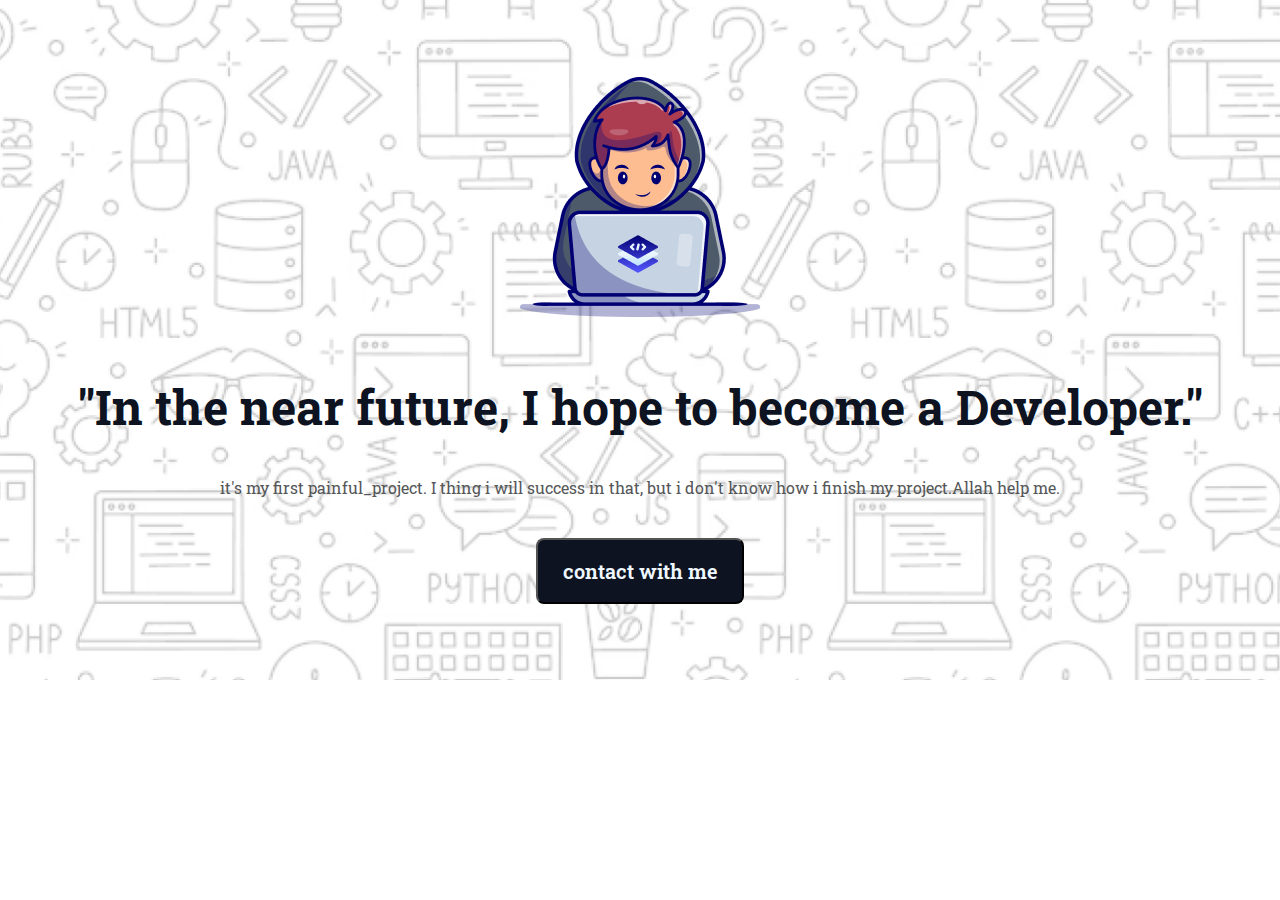
==== index.html @ f43bf8a7 "my 1st commit" ====
<!DOCTYPE html>
<html lang="en">
<head>
  <meta charset="UTF-8">
  <meta name="viewport" content="width=device-width, initial-scale=1.0">
  <title>prog_hero_assignment-_1</title>
  <link rel="stylesheet" href="style/style.css">
</head>
<body>

  <header>
    <section id="ban_hero">
      <div class="ban_content">
        <img class="hacker" src="image/Group.png" alt="">
        <h3 class="title">"In the near future, I hope to become a Developer."</h3>
        <p class="ban_pra">it's my first painful_project. I thing i will success in that, but i don't know how i finish my project.Allah help me.</p>
        <button class="Surprise_btn"><a href="">contact with me</a></button>
      </div>
    </section>
  </header>

  <main>

  </main>

  <footer>

  </footer>
  
</body>
</html>
---- style/style.css ----
@import url('https://fonts.googleapis.com/css2?family=Roboto+Slab:wght@100..900&display=swap');

* {
  margin: 0;
  padding: 0;
  box-sizing: border-box;
  font-family: "Roboto Slab", serif;
}

/* ---banner--- */

#ban_hero {
  height: 680px;
  background-image: url(../image/Hero-bg.png);
  background-size: cover;
  background-position: center;
  display: flex;
  justify-content: center;
  align-items: center;
}
 

.ban_content {
  width: auto;
  display: flex;
  flex-direction: column;
  align-items: center;
  gap: 40px;
}

.hacker {
  padding-bottom: 20px;
}

.title {
  font-size: 48px;
  font-weight: bolder;
  line-height: 60px;
  letter-spacing: 0%;
  text-align: center;
  color: #0d1321;
}

.ban_pra {
  Font-weight: 400;
  Font-size: 16px;
  color: #555759;
}

.Surprise_btn a {
  text-decoration: none;
  color: aliceblue;
  font-size: 20px;
  font-weight: 600;
}

.Surprise_btn {
  padding: 18px 25px;
  border-radius: 8px;
  background: rgb(13, 19, 33);
}
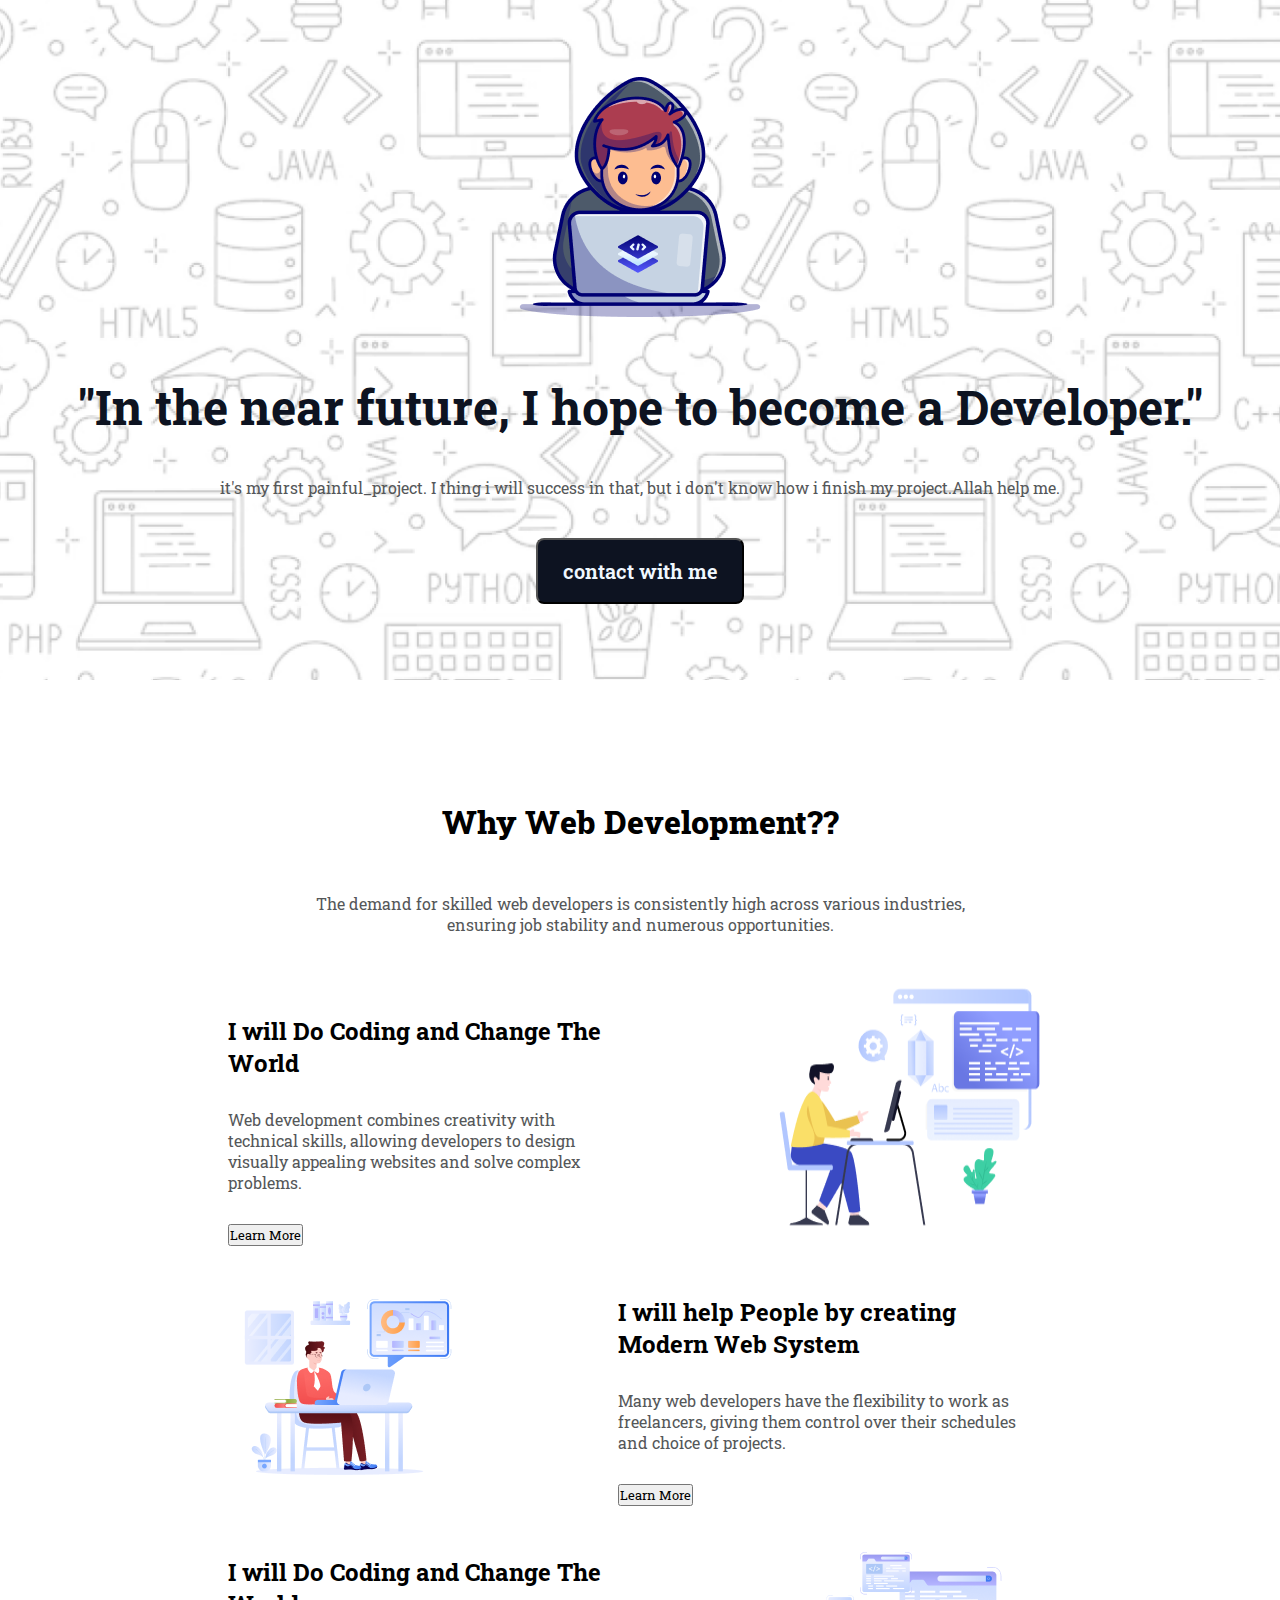
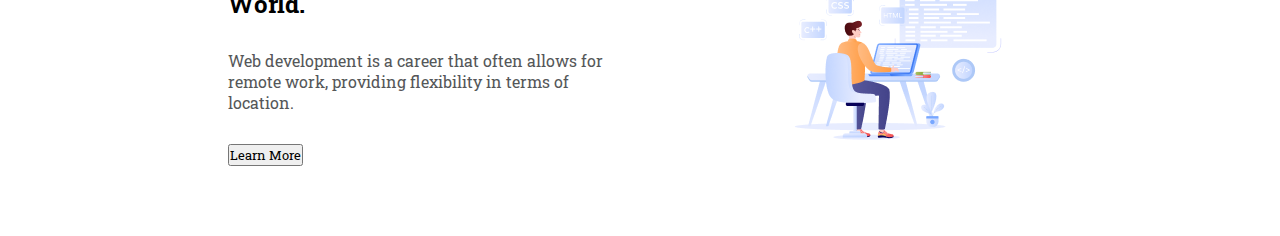
==== commit 2b201f13: "2nd commit (section_why_updt)" ====
--- a/index.html
+++ b/index.html
@@ -21,6 +21,45 @@
 
   <main>
 
+  <!-- Why Web Development?? section -->
+
+    <section id="why">
+
+      <h3 class="why_h3">Why Web Development??</h3>
+      <p class="why_p"> The demand for skilled web developers is consistently high across various industries, ensuring job stability and numerous opportunities.</p>
+
+      <div class="why_containor">
+
+        <div class="why_conta_la">
+          <div class="read">
+            <h4 class="read_h4">I will Do Coding and Change The World</h4>
+            <p class="read_p"> Web development combines creativity with technical skills, allowing developers to design visually appealing websites and solve complex problems.</p>
+            <button class="btn">Learn More</button>
+          </div>
+          <img src="image/Layer_1.png" alt="">
+        </div>
+
+        <div class="why_conta_la">
+          <img src="image/Group 3.png" alt="">
+          <div class="read">
+            <h4 class="read_h4">I will help People by creating Modern Web System</h4>
+            <p class="read_p">Many web developers have the flexibility to work as freelancers, giving them control over their schedules and choice of projects.</p>
+            <button class="btn">Learn More</button>
+          </div>
+        </div>
+
+        <div class="why_conta_la">
+          <div class="read">
+            <h4 class="read_h4">I will Do Coding and Change The World.</h4>
+            <p class="read_p">Web development is a career that often allows for remote work, providing flexibility in terms of location.</p>
+            <button class="btn">Learn More</button>
+          </div>
+          <img src="image/Group 4.png" alt="">
+        </div>
+
+      </div>
+    </section>
+
   </main>
 
   <footer>
--- a/style/style.css
+++ b/style/style.css
@@ -6,6 +6,12 @@
   box-sizing: border-box;
   font-family: "Roboto Slab", serif;
 }
+
+/* ---share style */
+
+
+
+
 
 /* ---banner--- */
 
@@ -58,4 +64,58 @@
   padding: 18px 25px;
   border-radius: 8px;
   background: rgb(13, 19, 33);
-}+}
+
+/* ---main start--- */
+
+#why {
+  display: flex;
+  flex-flow: column;
+  align-items: center;
+  justify-content: center;
+  gap: 50px;
+  margin-top: 120px;
+  margin-bottom: 70px;
+}
+
+#why .why_h3 {
+  font-size: 32px;
+  font-weight: 800;
+  text-align: center;
+}
+
+#why .why_p {
+  width: 700px;
+  font-size: 16px;
+  font-weight: 400;
+  text-align: center;
+  color: #555759;
+}
+
+#why .why_containor {
+  display: flex;
+  flex-flow: column;
+  gap: 20px;
+}
+
+.why_containor .why_conta_la {
+  display: flex;
+  gap: 150px;
+}
+
+.read {
+  width: 400px;
+}
+
+.read .read_h4 {
+  font-size: 24px;
+  font-weight: 700;
+  margin: 30px 0;
+}
+
+.read .read_p {
+  font-size: 16px;
+  font-weight: 400;
+  color: #555759;
+  margin-bottom: 30px;
+}
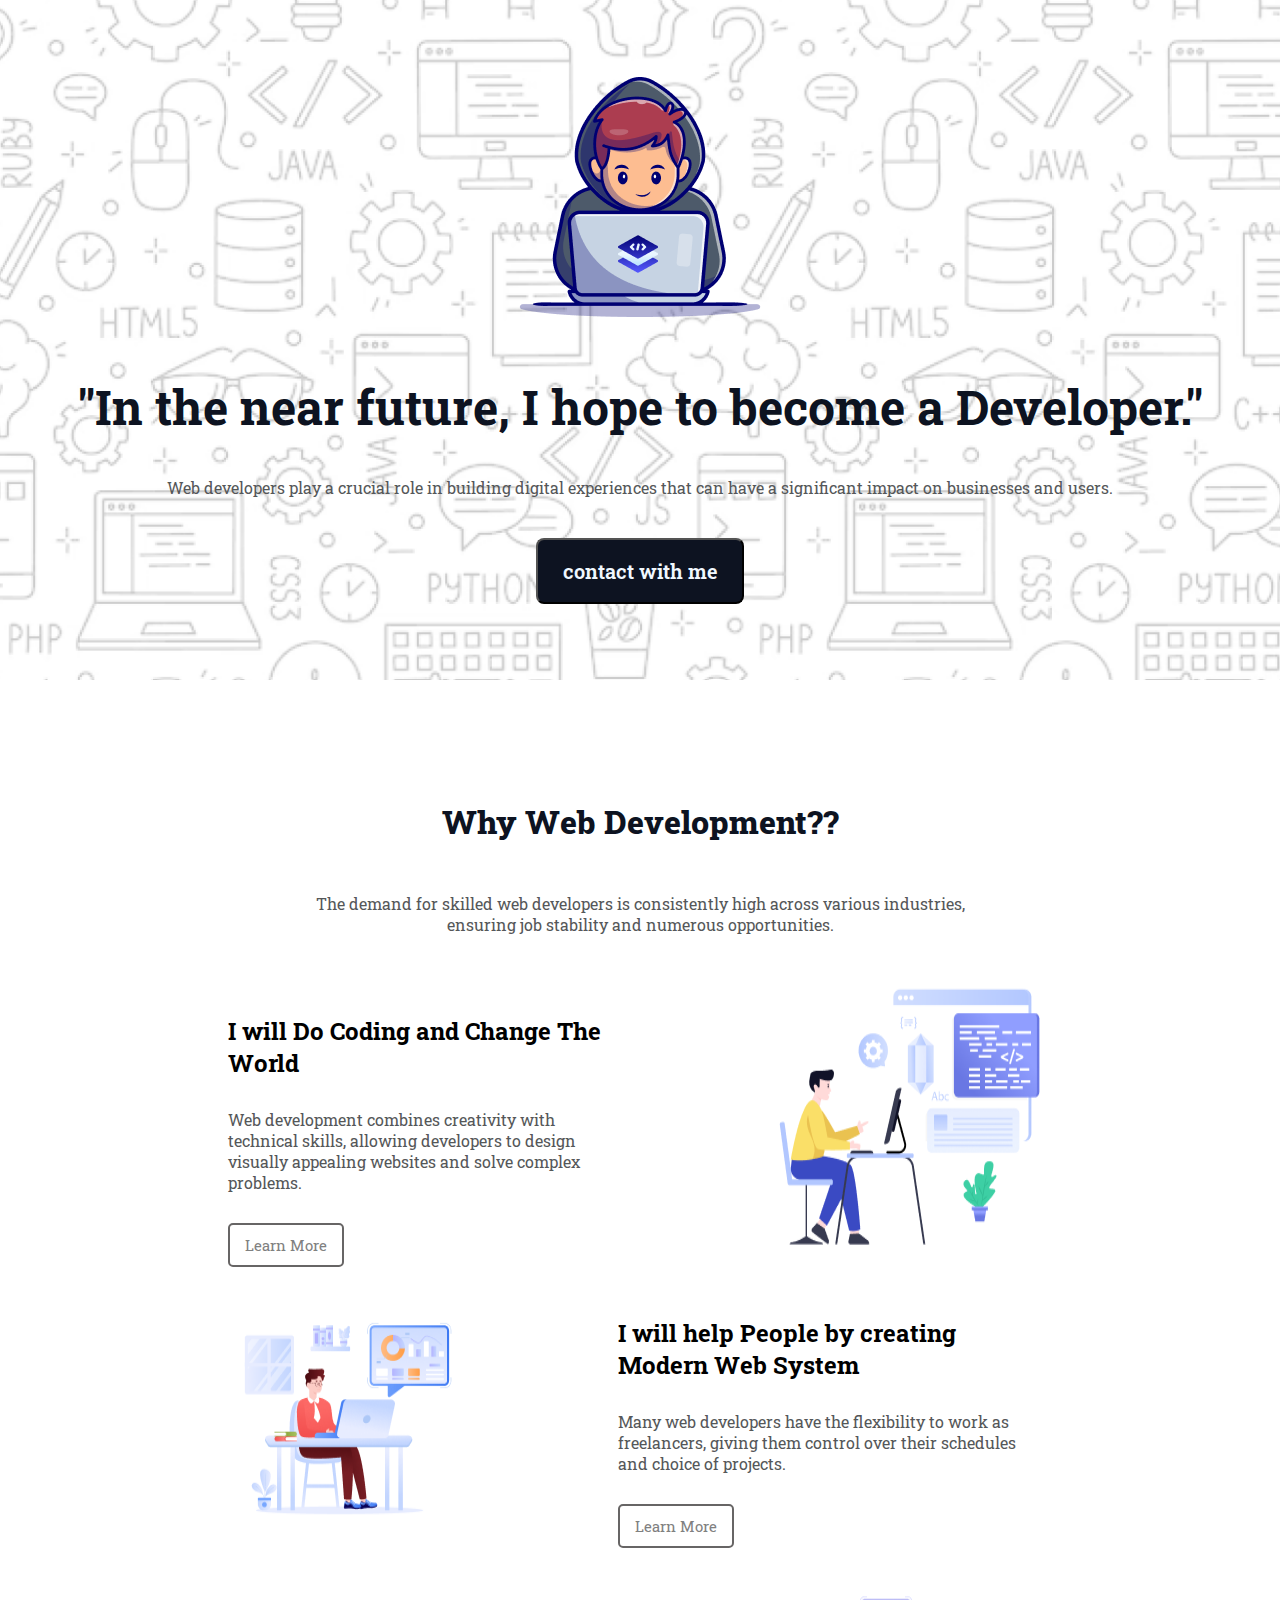
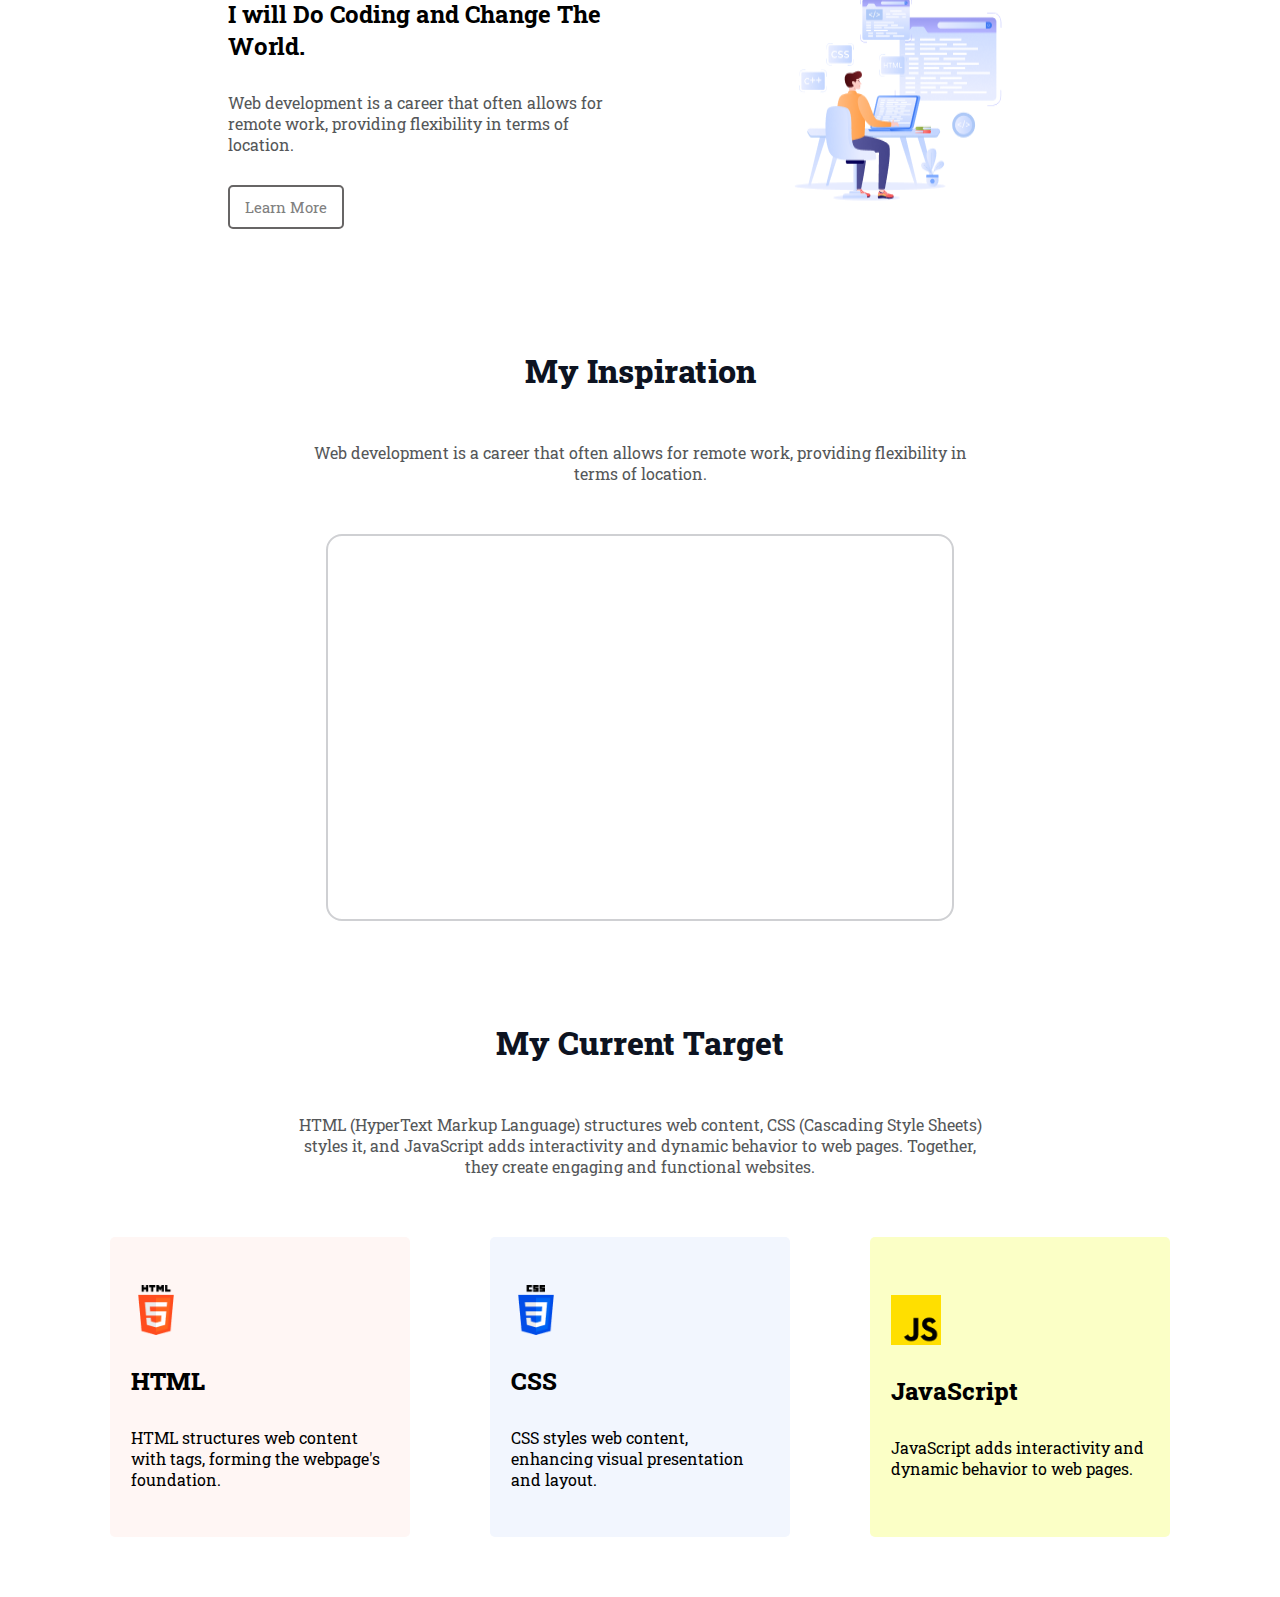
==== commit d5ee0dfe: "3nd commit (section_com)" ====
--- a/index.html
+++ b/index.html
@@ -13,7 +13,7 @@
       <div class="ban_content">
         <img class="hacker" src="image/Group.png" alt="">
         <h3 class="title">"In the near future, I hope to become a Developer."</h3>
-        <p class="ban_pra">it's my first painful_project. I thing i will success in that, but i don't know how i finish my project.Allah help me.</p>
+        <p class="ban_pra"> Web developers play a crucial role in building digital experiences that can have a significant impact on businesses and users.</p>
         <button class="Surprise_btn"><a href="">contact with me</a></button>
       </div>
     </section>
@@ -25,8 +25,8 @@
 
     <section id="why">
 
-      <h3 class="why_h3">Why Web Development??</h3>
-      <p class="why_p"> The demand for skilled web developers is consistently high across various industries, ensuring job stability and numerous opportunities.</p>
+      <h3 class="h3">Why Web Development??</h3>
+      <p class="p"> The demand for skilled web developers is consistently high across various industries, ensuring job stability and numerous opportunities.</p>
 
       <div class="why_containor">
 
@@ -34,7 +34,7 @@
           <div class="read">
             <h4 class="read_h4">I will Do Coding and Change The World</h4>
             <p class="read_p"> Web development combines creativity with technical skills, allowing developers to design visually appealing websites and solve complex problems.</p>
-            <button class="btn">Learn More</button>
+            <button class="btn"><a target="_blank" href="index_2.html">Learn More</a></button>
           </div>
           <img src="image/Layer_1.png" alt="">
         </div>
@@ -44,7 +44,7 @@
           <div class="read">
             <h4 class="read_h4">I will help People by creating Modern Web System</h4>
             <p class="read_p">Many web developers have the flexibility to work as freelancers, giving them control over their schedules and choice of projects.</p>
-            <button class="btn">Learn More</button>
+            <button class="btn"><a target="_blank" href="index_2.html">Learn More</a></button>
           </div>
         </div>
 
@@ -52,13 +52,56 @@
           <div class="read">
             <h4 class="read_h4">I will Do Coding and Change The World.</h4>
             <p class="read_p">Web development is a career that often allows for remote work, providing flexibility in terms of location.</p>
-            <button class="btn">Learn More</button>
+            <button class="btn"><a target="_blank" href="index_2.html">Learn More</a></button>
           </div>
           <img src="image/Group 4.png" alt="">
         </div>
 
       </div>
     </section>
+
+    <section id="Inspiration">
+        <h3 class="h3 mar_top">My Inspiration</h3>
+        <p class="p">Web development is a career that often allows for remote work, providing flexibility in terms of location.</p>
+        <div class="vid_div">
+          <iframe class="video" width="560" height="315" src="https://www.youtube.com/embed/bvh5zmTumek?si=HE0PxfxZENSYDlvY" title="YouTube video player" frameborder="0" allow="accelerometer; autoplay; clipboard-write; encrypted-media; gyroscope; picture-in-picture; web-share" referrerpolicy="strict-origin-when-cross-origin" allowfullscreen></iframe>
+        </div>
+    </section>
+
+    <section id="skills">
+      <div class="skill_hader">
+        <h3 class="h3">My Current Target</h3>
+        <p class="p margin">
+          HTML (HyperText Markup Language) structures web content, CSS (Cascading Style Sheets) styles it, and JavaScript adds interactivity and dynamic behavior to web pages. Together, they create engaging and functional websites.
+        </p>
+      </div>
+
+      <div class="skill_container">
+
+        <div class="skill S1">
+          <img width="50px" height="50px" src="image/html.png" alt="">
+          <h4 class="skill_title">HTML</h4>
+          <p class="skill_description">
+            HTML structures web content with tags, forming the webpage's foundation.
+          </p>
+        </div>
+        <div class="skill S2">
+          <img width="50px" height="50px" src="image/css.png" alt="">
+          <h4 class="skill_title">CSS</h4>
+          <p class="skill_description">
+            CSS styles web content, enhancing visual presentation and layout.
+          </p>
+        </div>
+        <div class="skill S3">
+          <img width="50px" height="50px" src="image/js.png" alt="">
+          <h4 class="skill_title">JavaScript</h4>
+          <p class="skill_description">       
+            JavaScript adds interactivity and dynamic behavior to web pages.
+          </p>
+        </div>
+  
+      </div>
+    </section>    
 
   </main>
 
--- a/style/style.css
+++ b/style/style.css
@@ -9,9 +9,32 @@
 
 /* ---share style */
 
-
-
-
+.h3 {
+  font-size: 32px;
+  font-weight: 800;
+  text-align: center;
+  color: #0d1321;
+}
+
+.p {
+  width: 700px;
+  font-size: 16px;
+  font-weight: 400;
+  text-align: center;
+  color: #555759;
+}
+
+.S1 {
+  background-color: #fff6f4;
+}
+
+.S2 {
+  background-color: #f2f6fe;
+}
+
+.S3 {
+  background-color: #fbffc6;
+}
 
 /* ---banner--- */
 
@@ -78,20 +101,6 @@
   margin-bottom: 70px;
 }
 
-#why .why_h3 {
-  font-size: 32px;
-  font-weight: 800;
-  text-align: center;
-}
-
-#why .why_p {
-  width: 700px;
-  font-size: 16px;
-  font-weight: 400;
-  text-align: center;
-  color: #555759;
-}
-
 #why .why_containor {
   display: flex;
   flex-flow: column;
@@ -119,3 +128,93 @@
   color: #555759;
   margin-bottom: 30px;
 }
+
+.btn {
+  padding: 10px 15px;
+  background-color: white;
+  border-radius: 5px;
+  border: 2px solid rgb(103, 101, 101);
+}
+
+.btn a {
+  text-decoration: none;
+  font-size: 15px;
+  font-weight: 400;
+  color: gray;
+}
+
+/* ---My Inspiration--- */
+
+#Inspiration {
+  display: flex;
+  flex-direction: column;
+  align-items: center;
+  gap: 50px;
+  padding: 0 200px;
+  margin-bottom: 50px;
+}
+
+.mar_top {
+  margin-top: 50px;
+}
+
+.video {
+  border-radius: 16px;
+}
+
+.vid_div {
+  display: inline-block;
+  padding: 32px;
+  border: 2px solid rgba(13, 19, 33, 0.2);
+  border-radius: 16px;
+  margin-bottom: 50px;
+}
+
+/* ---------------------- */
+
+
+
+
+.skill_title {
+  font-size: 24px;
+  font-weight: 800;
+}
+
+.skill_description {
+  font-size: 16px;
+  font-weight: 400;
+}
+
+.skill_container {
+  display: flex;
+  gap: 60px;
+}
+
+.skill {
+  width: 300px;
+  height: 300px;
+  border: 1px solid transparent;
+  border-radius: 5px;
+  margin: 10px;
+  display: flex;
+  flex-direction: column;
+  justify-content: center;
+  gap: 30px;
+  padding: 20px;
+}
+
+#skills {
+  display: flex;
+  align-items: center;
+  justify-content: center;
+  flex-direction: column;
+  gap: 50px;
+  margin-top: 50px;
+  margin-bottom: 50px;
+}
+
+.skill_hader {
+  display: flex;
+  flex-direction: column;
+  gap: 50px ;
+}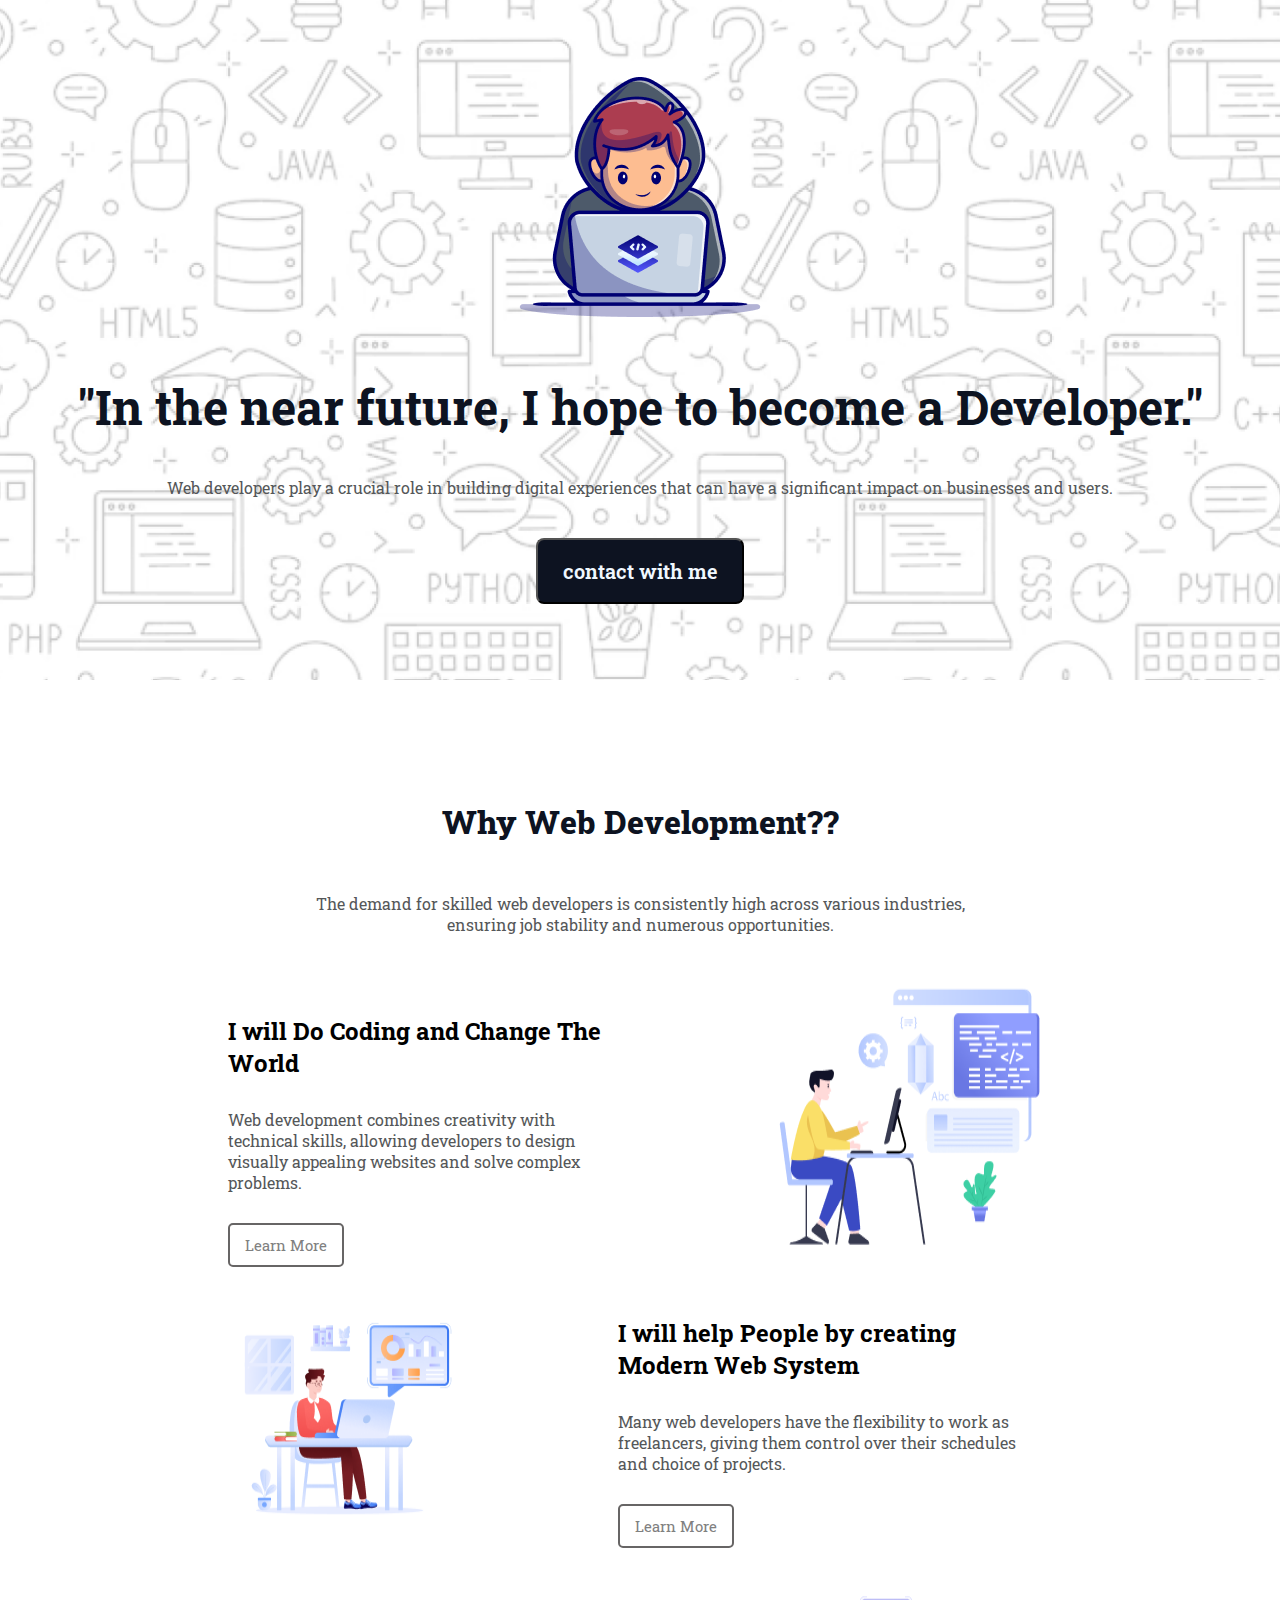
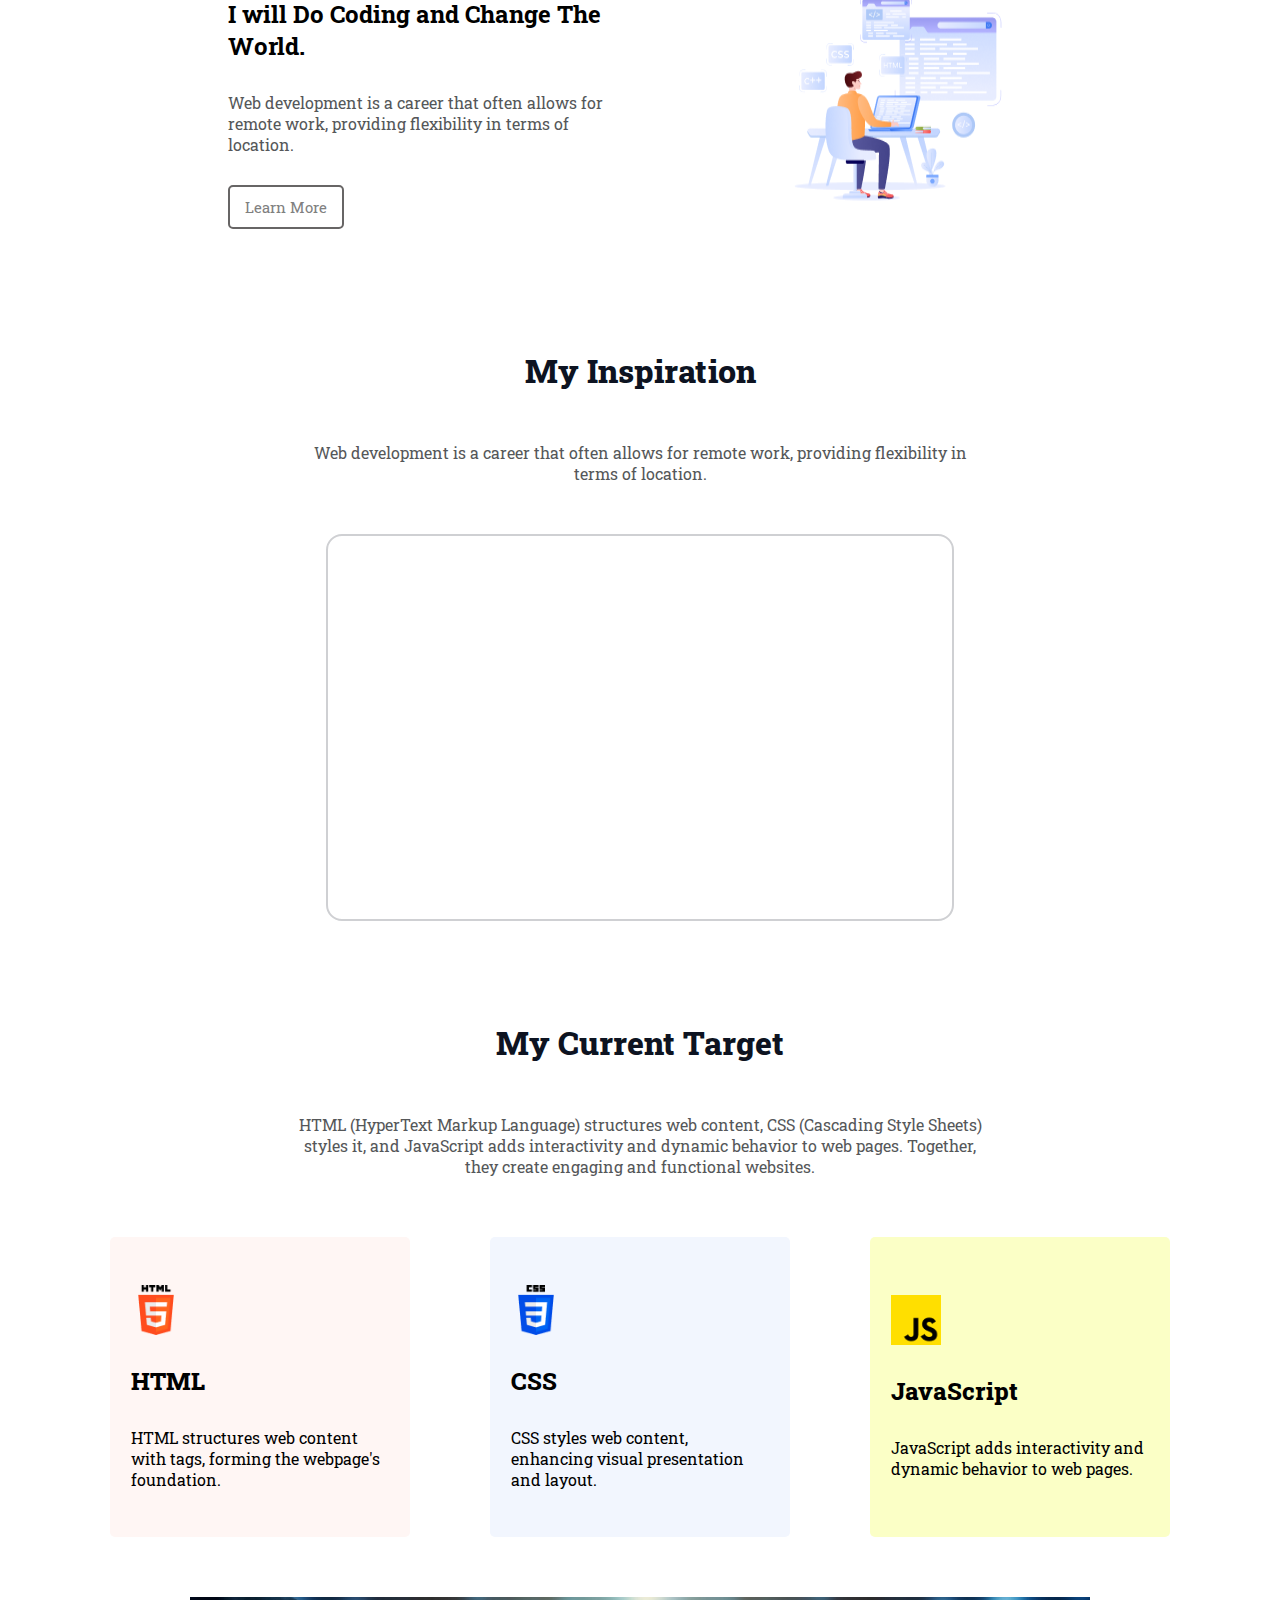
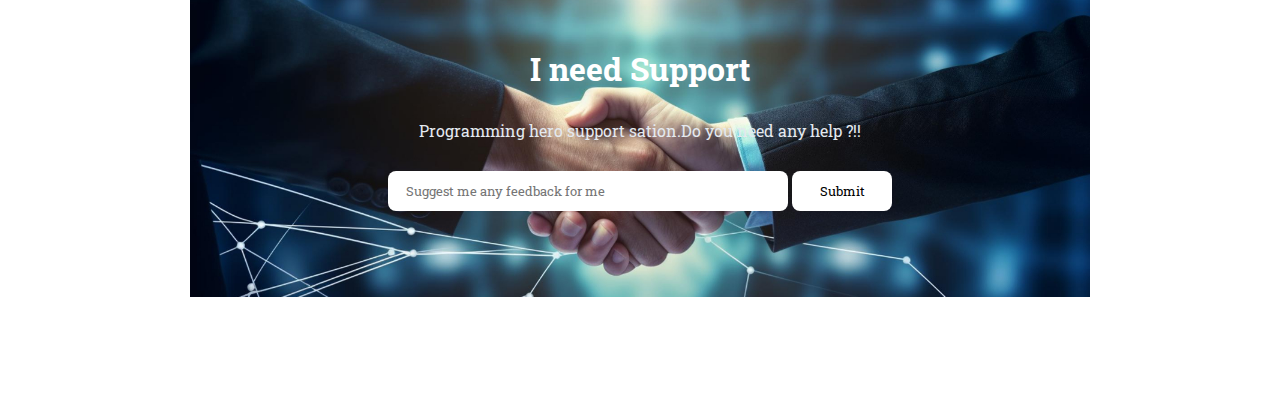
==== commit 0a60fe58: "4nd commit (footer_com)" ====
--- a/index.html
+++ b/index.html
@@ -106,7 +106,19 @@
   </main>
 
   <footer>
-
+    <div class="img_con">
+      <div class="footer_img">
+        <div class="footer_about">
+          <h4 class="h4">I need Support</h4>
+          <p class="p2">Programming hero support sation.Do you need any help ?!! </p>
+          <div>
+            <input class="input" type="text" placeholder="      Suggest me any feedback for me">
+          <button class="fott_btn">Submit</button>
+          </div> 
+        </div>
+      </div>
+    </div>
+    
   </footer>
   
 </body>
--- a/style/style.css
+++ b/style/style.css
@@ -14,6 +14,18 @@
   font-weight: 800;
   text-align: center;
   color: #0d1321;
+}
+
+.h4 {
+  font-size: 32px;
+  font-weight: 700;
+  color: white;
+}
+
+.p2 {
+  font-size: 16px;
+  font-weight: 400;
+  color: #e4e9ef;
 }
 
 .p {
@@ -217,4 +229,46 @@
   display: flex;
   flex-direction: column;
   gap: 50px ;
-}+}
+
+/* ---footer---- */
+
+.img_con {
+  display: flex;
+  align-items: center;
+  justify-content: center;
+  margin-bottom: 100px;
+}
+
+.footer_img {
+  background-image: url(../image/handshake.jpg);
+  width: 900px;
+  height: 300px;
+  background-position: center;
+  background-size: cover;
+}
+
+.footer_about {
+  display: flex;
+  flex-direction: column;
+  align-items: center;
+  gap: 30px;
+  padding: 50px;
+}
+
+.input {
+  width: 400px;
+  height: 40px;
+  background-color: white;
+  border-radius: 8px;
+  border: transparent;
+}
+
+.fott_btn {
+  width: 100px;
+  height: 40px;
+  background-color: white;
+  border-radius: 8px;
+  border: transparent;
+}
+
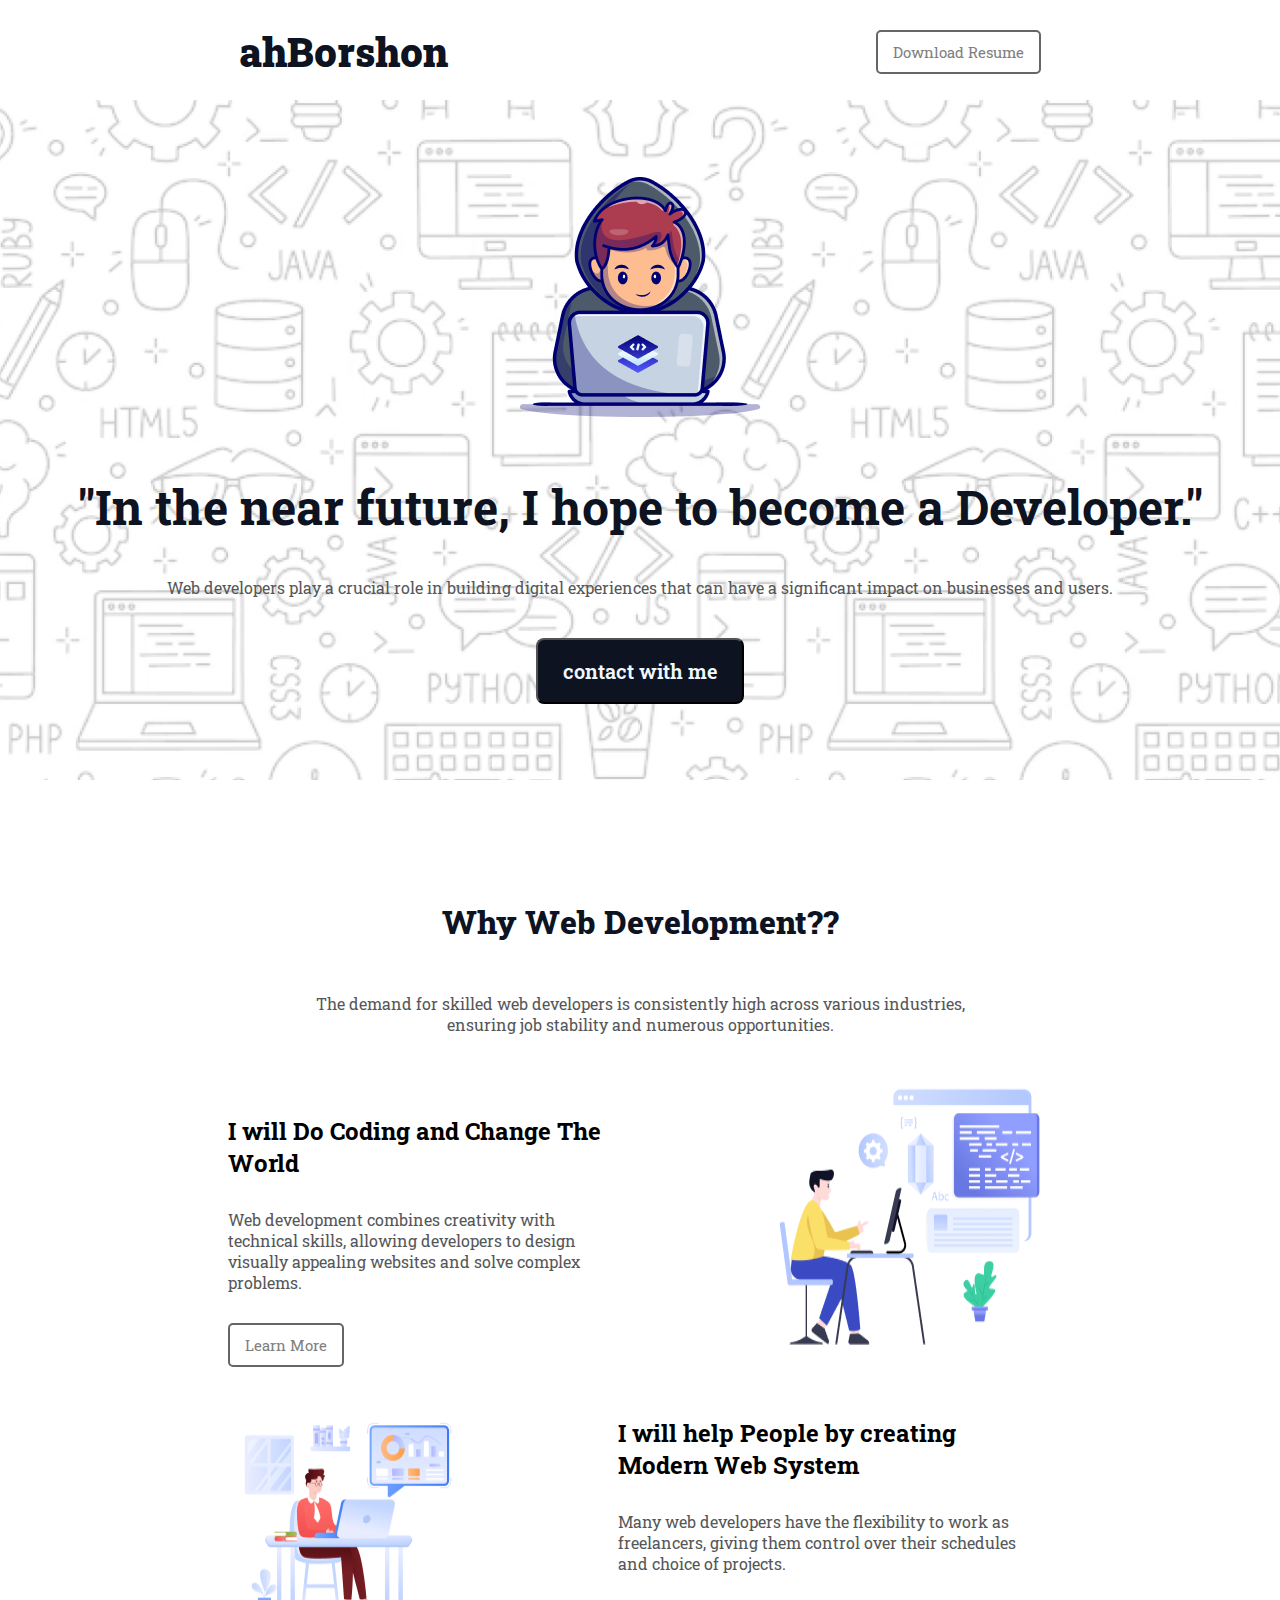
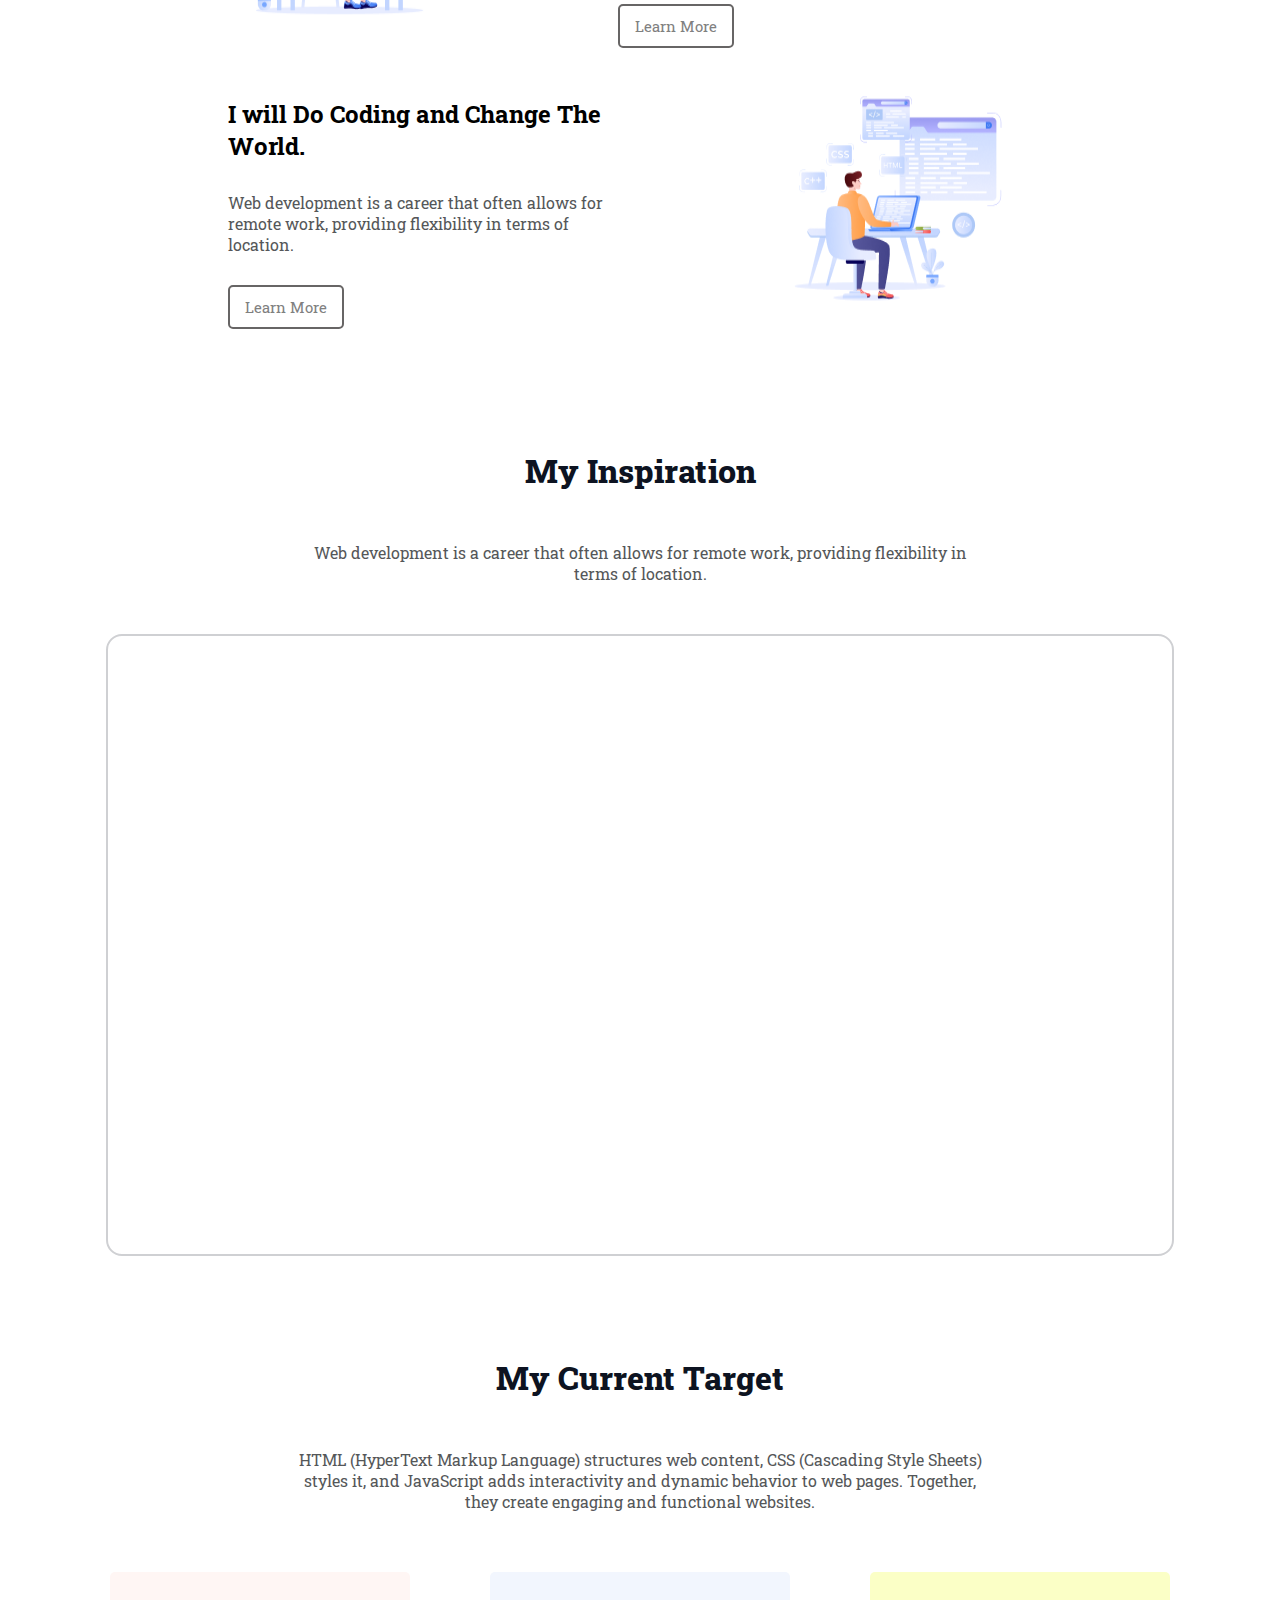
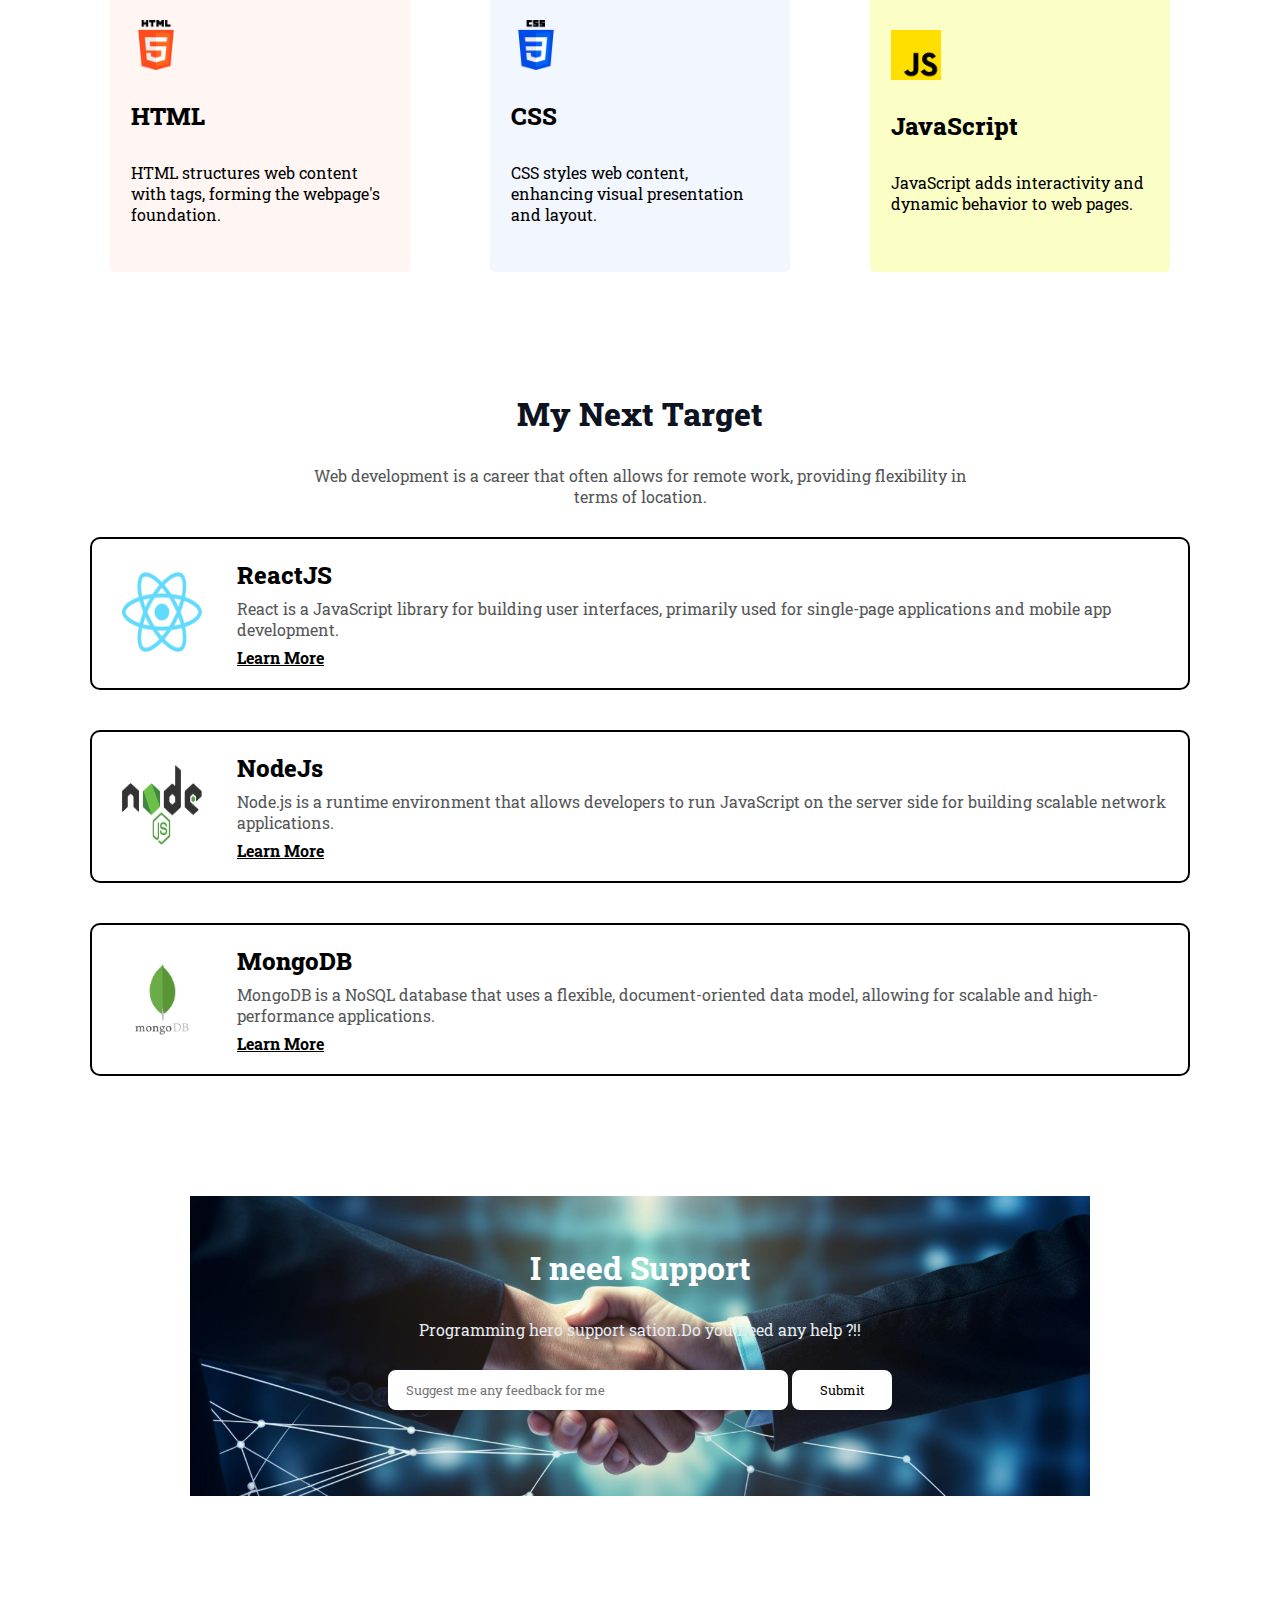
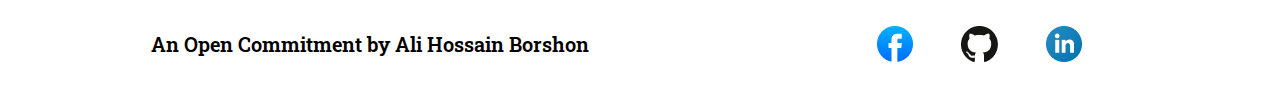
==== commit 84db6ba8: "Final Commit" ====
--- a/index.html
+++ b/index.html
@@ -9,12 +9,20 @@
 <body>
 
   <header>
+    <nav class="nav">
+      <div class="name">
+        <h1 class="h1">ahBorshon</h1>
+        <button class="btn"><a href="#future">Download Resume</a></button>
+      </div>
+    </nav>
+
+
     <section id="ban_hero">
       <div class="ban_content">
         <img class="hacker" src="image/Group.png" alt="">
         <h3 class="title">"In the near future, I hope to become a Developer."</h3>
         <p class="ban_pra"> Web developers play a crucial role in building digital experiences that can have a significant impact on businesses and users.</p>
-        <button class="Surprise_btn"><a href="">contact with me</a></button>
+        <button class="Surprise_btn"><a href="#skills">contact with me</a></button>
       </div>
     </section>
   </header>
@@ -64,7 +72,7 @@
         <h3 class="h3 mar_top">My Inspiration</h3>
         <p class="p">Web development is a career that often allows for remote work, providing flexibility in terms of location.</p>
         <div class="vid_div">
-          <iframe class="video" width="560" height="315" src="https://www.youtube.com/embed/bvh5zmTumek?si=HE0PxfxZENSYDlvY" title="YouTube video player" frameborder="0" allow="accelerometer; autoplay; clipboard-write; encrypted-media; gyroscope; picture-in-picture; web-share" referrerpolicy="strict-origin-when-cross-origin" allowfullscreen></iframe>
+          <iframe class="video" width="1000" height="550" src="https://www.youtube.com/embed/bvh5zmTumek?si=HE0PxfxZENSYDlvY" title="YouTube video player" frameborder="0" allow="accelerometer; autoplay; clipboard-write; encrypted-media; gyroscope; picture-in-picture; web-share" referrerpolicy="strict-origin-when-cross-origin" allowfullscreen></iframe>
         </div>
     </section>
 
@@ -77,7 +85,6 @@
       </div>
 
       <div class="skill_container">
-
         <div class="skill S1">
           <img width="50px" height="50px" src="image/html.png" alt="">
           <h4 class="skill_title">HTML</h4>
@@ -99,13 +106,54 @@
             JavaScript adds interactivity and dynamic behavior to web pages.
           </p>
         </div>
-  
       </div>
     </section>    
+
+    <section id="future">
+      <div class="next">
+        <h3 class="h3">My Next Target</h3>
+        <p class="p">
+          Web development is a career that often allows for remote work, providing flexibility in terms of location.
+        </p>
+      </div>
+      <div class="ReactJS aline">
+        <div>
+          <img class="pad" width="100" height="100" src="image/react.png" alt="React">
+        </div>
+        <div>
+          <h4 class="next_bold">ReactJS</h4>
+        <p class="p3">React is a JavaScript library for building user interfaces, primarily used for single-page applications and mobile app development.</p>
+        <p class="learn_under">Learn More</p>
+        </div>
+      </div>
+      <div class="nodejs aline">
+        <div>
+          <img class="pad" width="100" height="100" src="image/nodejs.png" alt="Node JS">
+        </div>
+        <div>
+          <h4 class="next_bold">NodeJs</h4>
+        <p class="p3">Node.js is a runtime environment that allows developers to run JavaScript on the server side for building scalable network applications.</p>
+        <p class="learn_under">Learn More</p>
+        </div>
+      </div>
+      </div>
+      <div class="mongodb aline">
+        <div>
+          <img class="pad" width="100" height="100" src="image/mongodb.png" alt="Mongodb">
+        </div>
+        <div>
+          <h4 class="next_bold">MongoDB</h4>
+        <p class="p3">MongoDB is a NoSQL database that uses a flexible, document-oriented data model, allowing for scalable and high-performance applications.</p>
+        <p class="learn_under">Learn More</p>
+        </div>
+      </div>
+      </div>
+    </section>
 
   </main>
 
   <footer>
+
     <div class="img_con">
       <div class="footer_img">
         <div class="footer_about">
@@ -113,13 +161,26 @@
           <p class="p2">Programming hero support sation.Do you need any help ?!! </p>
           <div>
             <input class="input" type="text" placeholder="      Suggest me any feedback for me">
-          <button class="fott_btn">Submit</button>
+            <button class="fott_btn" type="submit">Submit</button>
           </div> 
         </div>
       </div>
     </div>
-    
+
   </footer>
+
+    <div class="foot">
+      <div class="my_div">
+        <h5 class="me">
+          An Open Commitment by Ali Hossain Borshon
+        </h5>
+      </div>
+      <div class="icon_div">
+        <img class="icon" src="image/facebook.png" alt="facebook icon">
+        <img class="icon" src="image/github.png" alt="github icon">
+        <img class="icon" src="image/linkedin-icon 1.png" alt="linkedin-icon">
+      </div>
+    </div>
   
 </body>
 </html>--- a/style/style.css
+++ b/style/style.css
@@ -9,6 +9,25 @@
 
 /* ---share style */
 
+.name {
+  display: flex;
+  flex-flow: row;
+  align-items: center;
+  justify-content: space-around;
+  padding: 25px;
+}
+
+.nav {
+  height: 100px;
+}
+
+.h1 {
+  font-size: 40px;
+  font-weight: 900;
+  text-align: center;
+  color: #0d1321;
+}
+
 .h3 {
   font-size: 32px;
   font-weight: 800;
@@ -28,12 +47,26 @@
   color: #e4e9ef;
 }
 
+.p3 {
+  font-size: 16px;
+  font-weight: 400;
+  color: #555759;
+  margin-top: 7px;
+  margin-bottom: 7px;
+}
+
 .p {
   width: 700px;
   font-size: 16px;
   font-weight: 400;
   text-align: center;
   color: #555759;
+}
+
+.learn_under {
+  font-size: 16px;
+  font-weight: 700;
+  text-decoration-line: underline;
 }
 
 .S1 {
@@ -60,7 +93,6 @@
   align-items: center;
 }
  
-
 .ban_content {
   width: auto;
   display: flex;
@@ -182,10 +214,46 @@
   margin-bottom: 50px;
 }
 
+/* ----future---- */
+
+.next {
+  display: flex;
+  flex-direction: column;
+  align-items: center;
+  padding: 10px;
+  gap: 30px;
+}
+
+.aline {
+  width: 1100px;
+  display: flex;
+  flex-flow: row;
+  align-items: center;
+  gap: 25px;
+  padding: 20px;
+  border: 2px solid black;
+  border-radius: 10px;
+  margin: 20px;
+}
+
+.pad {
+  padding: 10px;
+}
+
+#future {
+  display: flex;
+  flex-direction: column;
+  align-items: center;
+  margin-top: 100px;
+  margin-bottom: 100px;
+}
+
+.next_bold {
+  font-size: 24px;
+  font-weight: 800;
+}
+
 /* ---------------------- */
-
-
-
 
 .skill_title {
   font-size: 24px;
@@ -272,3 +340,25 @@
   border: transparent;
 }
 
+/* ----foot----- */
+
+.foot {
+  display: flex;
+  align-items: center;
+  justify-content: space-around;
+  padding: 30px;
+}
+
+.me {
+  font-size: 20px;
+  font-weight: 600;
+}
+
+.icon_div {
+  width: 300px;
+  display: flex;
+  flex-direction: row;
+  justify-content: space-evenly;
+}
+
+/* --------END------- */